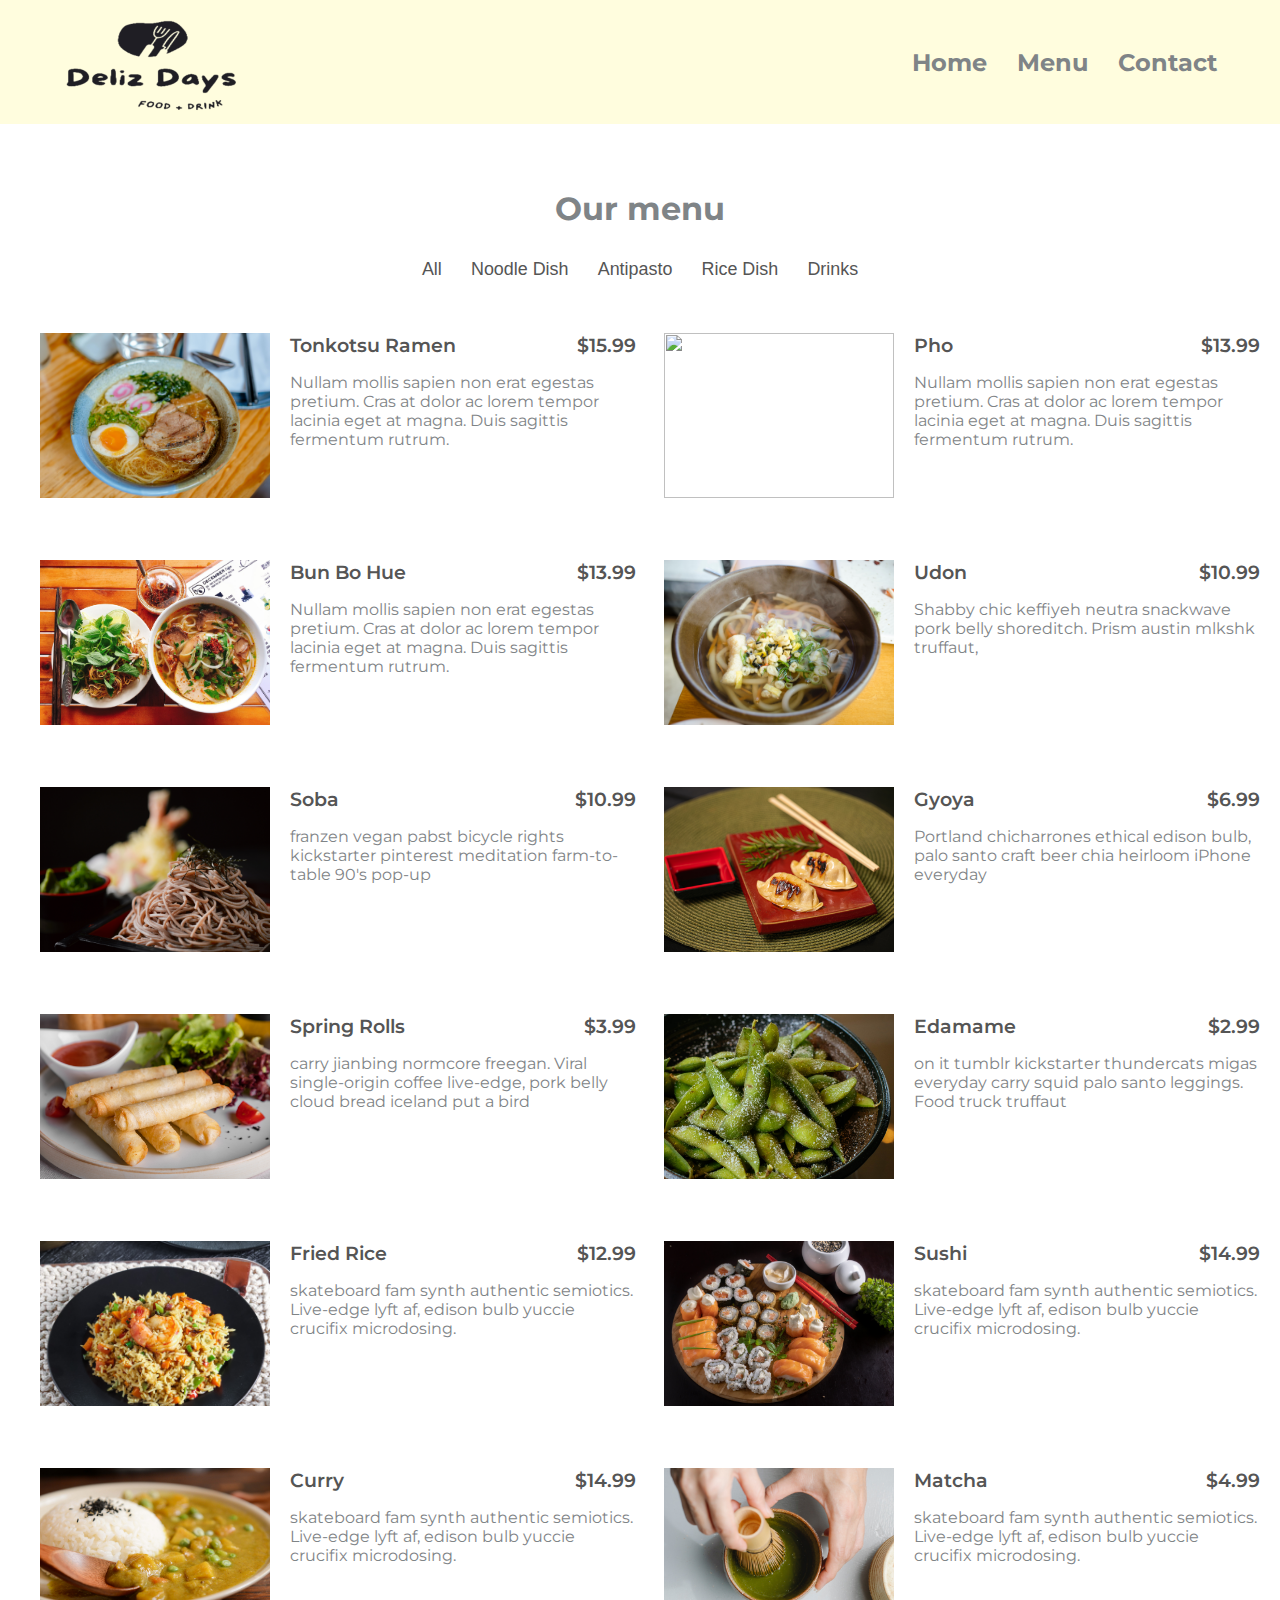
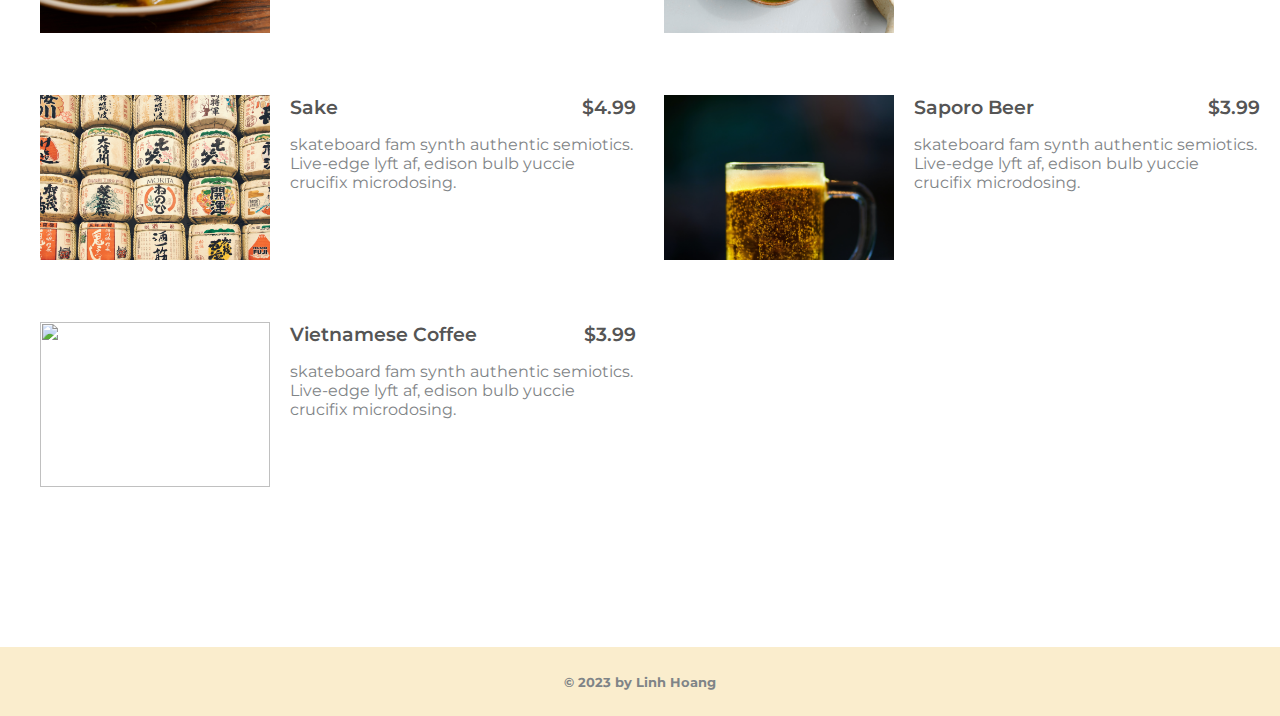
==== menu.html @ 425bce40 "first innit" ====
<!DOCTYPE html>
<html lang="en">
  <head>
    <meta charset="UTF-8" />
    <meta http-equiv="X-UA-Compatible" content="IE=edge" />
    <meta name="viewport" content="width=device-width, initial-scale=1.0" />
    <title>Delicious Days</title>

    <!-- font awesome -->
    <script
      src="https://kit.fontawesome.com/08cbb4f779.js"
      crossorigin="anonymous"
    ></script>
    <link
      rel="stylesheet"
      href="https://cdnjs.cloudflare.com/ajax/libs/font-awesome/5.14.0/css/all.min.css"
    />

    <!-- css style -->
    <link rel="stylesheet" href="styles.css" />
    <style></style>
  </head>

  <body>
    <nav>
      <div class="nav-center">
        <div class="nav-header">
          <img class="logo" src="image/logo.png" alt="logo" />
          <button class="nav-toggle">
            <i class="fas fa-bars"></i>
          </button>
        </div>
        <ul class="links">
          <li><a href="index.html">Home</a></li>
          <li><a href="#">Menu</a></li>
          <li><a href="index.html#contact-section">Contact</a></li>
        </ul>
      </div>
    </nav>
    <section class="menu">
      <div class="menu-title">
        <h2>Our menu</h2>
      </div>

      <!-- filter buttons -->
      <div class="btn-container"></div>
      <div class="dropdown"></div>

      <!-- menu items -->
      <div class="menu-container">
        <!-- single menu item -->
        <!-- <article class="menu-dish">
          <img class="menu-photo" src="image/item1.jpg" alt="" />
          <div class="dish-info">
            <header>
              <h4>Tonkotsu ramen</h4>
              <h4 class="price">$15</h4>
            </header>
            <p class="dish-text">
              Lorem ipsum dolor sit amet consectetur adipisicing elit. Deserunt,
              nisi?
            </p>
          </div>
        </article> -->
        <!-- end of single item -->
      </div>
    </section>

    <div class="copyright">
      <small> © 2023 by Linh Hoang</small>
    </div>

    <!-- java script -->
    <script src="script.js"></script>
    <script src="menu.js"></script>
  </body>
</html>
---- styles.css ----
/* font */
@import url("https://fonts.googleapis.com/css2?family=Montserrat:wght@400;900&display=swap");

/* variables */
:root {
  --font-primary: "Montserrat", sans-serif;
  --grey-p: #7f8487;
  --grey-nav: #fffdde;
  --light-shadow: 0 5px 15px rgba(0, 0, 0, 0.1);
  --transition: all 0.3s linear;
}

/* global style */
body {
  margin: 0;
  font-family: var(--font-primary);
  color: var(--grey-p);
}
h1 {
  font-size: 3rem;
  font-weight: bold;
  line-height: 1.2;
}
h2 {
  font-size: 2rem;
  font-weight: 700;
}
h3,
h4 {
  font-size: 1.5rem;
  font-weight: bold;
}
p {
  font-size: 1rem;
}

small {
  font-weight: bold;
}

@media only screen and (max-width: 800px) {
  h1 {
    font-size: 2rem;
  }
  h2 {
    font-size: 1.3rem;
  }
  h3,
  h4 {
    font-size: 1.1rem;
  }
  p {
    font-size: 0.8rem;
  }
}
/* style navbar */
nav {
  background-color: var(--grey-nav);
  position: fixed; /* Set the navbar to fixed position */
  top: 0; /* Position the navbar at the top of the page */
  width: 100%; /* Full width */
}
.logo {
  width: 250px;
  height: 100px;
  margin-left: -20px;
}
.nav-header {
  display: flex;
  align-items: center;
  justify-content: space-between;
  padding-top: 0.5rem;
  padding-right: 0.3rem;
}

.links {
  list-style-type: none;
  text-align: center;
  overflow: hidden;
}

li a {
  display: block;
  text-decoration: none;
  padding: 15px;
  font-size: 1.5rem;
  font-weight: bold;
  text-transform: capitalize;
  color: #7f8487;
}

.nav-toggle {
  font-size: 2rem;
  background-color: transparent;
  border: thin;
  cursor: pointer;
  color: #7f8487;
  transition: var(--transition);
}
.nav-toggle:hover {
  transform: rotate(90deg);
}

.nav-toggle:active {
  transform: rotate(90deg);
}

@media only screen and (max-width: 800px) {
  .links {
    height: 0;
  }
  .links a {
    font-size: 1.2rem;
  }
  .show-links {
    height: 10rem;
  }
}

@media only screen and (min-width: 800px) {
  .nav-toggle {
    display: none;
  }
  .nav-center {
    display: flex;
    align-items: center;
    justify-content: space-between;
    padding: 0.5rem 3rem;
  }
  li {
    float: left;
  }
  .links {
    height: auto;
  }
}

/* style intro section */

.intro {
  padding-top: 100px;
}

.img {
  width: 100%;
  height: 650px;
}
.intro-container {
  display: flex;
}
.intro-text {
  text-align: center;
  color: var(--grey-p);
  padding: 100px 40px;
}

@media only screen and (max-width: 800px) {
  .img {
    height: auto;
  }
}

@media only screen and (max-width: 800px) {
  .intro-text {
    padding: 50px 40px 30px 40px;
  }
}

/* style story section */
.story-img {
  width: 100%;
  height: 330px;
}
.story-container {
  display: grid;
  grid-template-columns: 50% 50%;
  gap: 30px;
  padding: 0 40px;
  height: 100%;
}

.story-text h3 {
  margin-top: 0;
}

@media only screen and (max-width: 800px) {
  .story-container {
    grid-template-columns: auto;
    padding: 20px 40px;
  }
  .story-img {
    height: auto;
  }
}

/* style Q&A */

.questions {
  text-align: center;
  padding: 5% 20%;
}

.question {
  text-align: left;
  margin: 5% 0;
  border: 5px solid;
  border-radius: 10px;
  box-shadow: var(--light-shadow);
  border-color: var(--grey-nav);
  padding: 2% 2%;
}

.question-text {
  border-top: 1px solid;
  border-color: #7f8487;
}

.question-title {
  display: flex;
  align-items: center;
  justify-content: space-between;
  padding-bottom: 10px;
}
.question-btn {
  font-size: 1.5rem;
  border-color: transparent;
  background-color: transparent;
  color: var(--grey-p);
  padding: 0 20px;
  cursor: pointer;
  transition: var(--transition);
}

.question-btn:hover {
  transform: rotate(90deg);
}

@media only screen and (max-width: 800px) {
  .questions {
    padding: 3% 40px;
  }
}
.question-text {
  display: none;
}

.show-text .question-text {
  display: block;
}

.minus-icon {
  display: none;
}

.show-text .minus-icon {
  display: inline;
}

.show-text .plus-icon {
  display: none;
}
/* style map */

@media only screen and (max-width: 800px) {
  .map {
    height: 300px;
  }
}

/* style footer */
.footer {
  background-color: var(--grey-nav);
  margin-top: -10px;
}
.contact-container {
  display: grid;
  grid-template-columns: 50% 50%;
  height: auto auto;
  justify-content: space-between;
  padding: 40px 40px;
  gap: 30px;
}

.copyright {
  background-color: #faedcd;
  text-align: center;
  padding: 25px 40px;
}

.open-hour .day {
  display: inline-block;
  width: 100px;
}
@media only screen and (min-width: 800px) {
  .open-short {
    display: none;
  }
}

@media only screen and (max-width: 800px) {
  .contact-container {
    grid-template-columns: auto;
    justify-content: center;
  }
  .open-hour {
    display: none;
  }
  .open-short {
    display: block;
  }
  .open-short .day {
    display: inline-block;
    width: 110px;
  }
}

/* style menu page */

/* style filter buttons */
.btn-container {
  display: flex;
  align-items: center;
  justify-content: center;
  column-gap: 10px;
  padding: 0 0 3rem 0;
}

.filter-btn {
  font-size: 1.12rem;
  padding: 0.3rem 0.6rem;
  background-color: transparent;
  border: none;
  cursor: pointer;
  text-transform: capitalize;
  color: #555555;
}

.filter-btn:hover {
  background-color: var(--grey-nav);
  color: var(--grey-p);
  border-radius: 10px;
  border: 3px solid;
  border-color: #faedcd;
  background-color: var(--grey-nav);
}

@media screen and (max-width: 800px) {
  .btn-container {
    column-gap: 5px;
    padding: 0 15% 2rem 15%;
  }
  .filter-btn {
    font-size: 0.9rem;
    padding: 0.2rem 0.5rem;
  }
}

/* style filter drop down */
.dropdown {
  display: none;
  text-align: center;
  padding: 0 0 3rem 0;
}
.filter-dropdown {
  background: transparent;
  border: 3px solid var(--grey-p);
  width: 150px;
  height: 30px;
  font-size: 0.9rem;
  text-transform: capitalize;
}

/* style menu */

.menu {
  padding: 130px 0;
}

.menu-title {
  text-align: center;
  padding: 2rem 0 0 0;
}

.menu-dish header {
  display: flex;
  justify-content: space-between;
}

.menu-dish header h4 {
  font-size: 1.2rem;
  font-weight: 600;
  margin: 0 0;
  text-transform: capitalize;
  color: #555555;
}

.menu-dish {
  display: grid;
  grid-template-columns: 40% 60%;
  gap: 20px;
  max-width: 40rem;
  margin-bottom: 30px;
}

.menu-photo {
  object-fit: cover;
  width: 100%;
  height: 165px;
}

.menu-container {
  display: grid;
  grid-template-columns: 50% 50%;
  justify-content: center;
  gap: 2rem 3rem;
  padding: 0 5%;
}

@media screen and (max-width: 800px) {
  .menu-dish {
    grid-template-columns: auto;
    gap: 20px 20px;
  }
  .menu-photo {
    height: 175px;
  }
  .menu-container {
    padding: 0 15%;
  }
}

@media screen and (max-width: 1200px) {
  .menu-container {
    grid-template-columns: auto;
    gap: 1rem;
  }
}

@media screen and (max-width: 400px) {
  .dropdown {
    display: block;
  }
  .btn-container {
    display: none;
  }
}
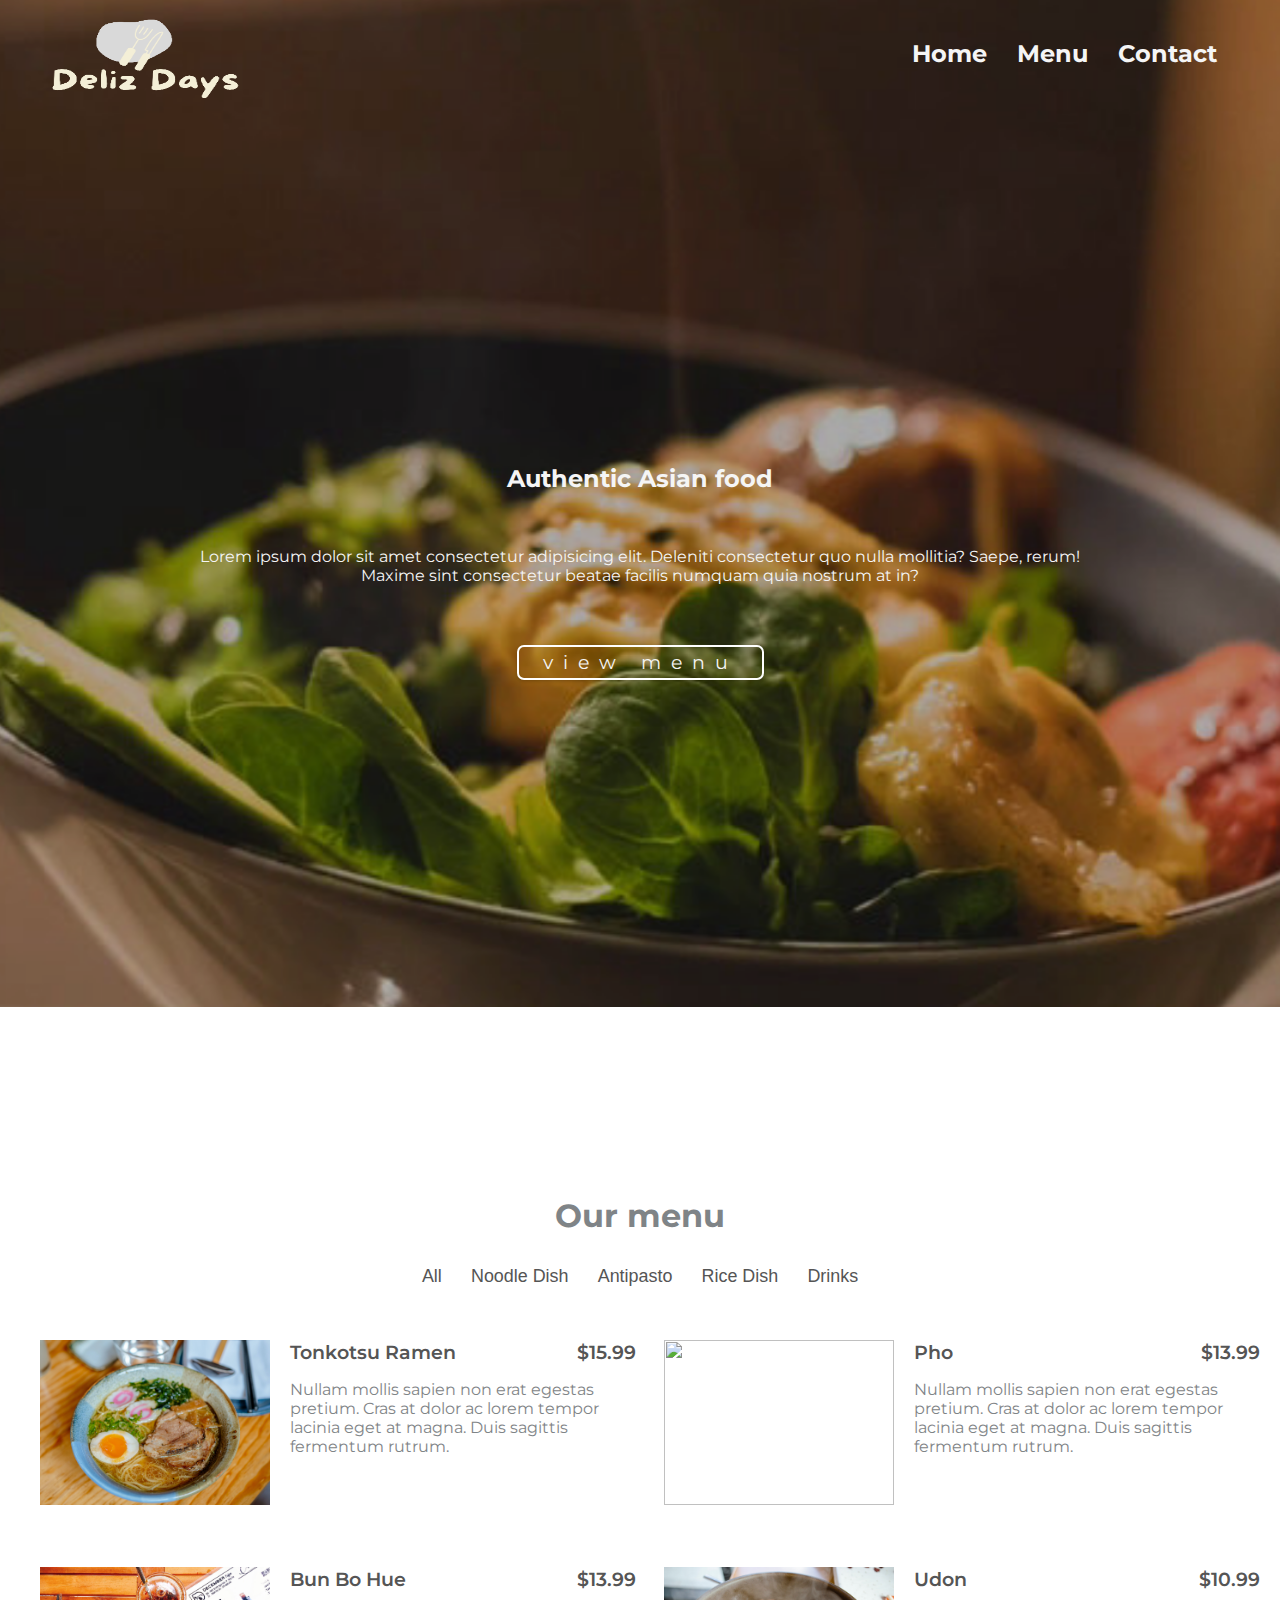
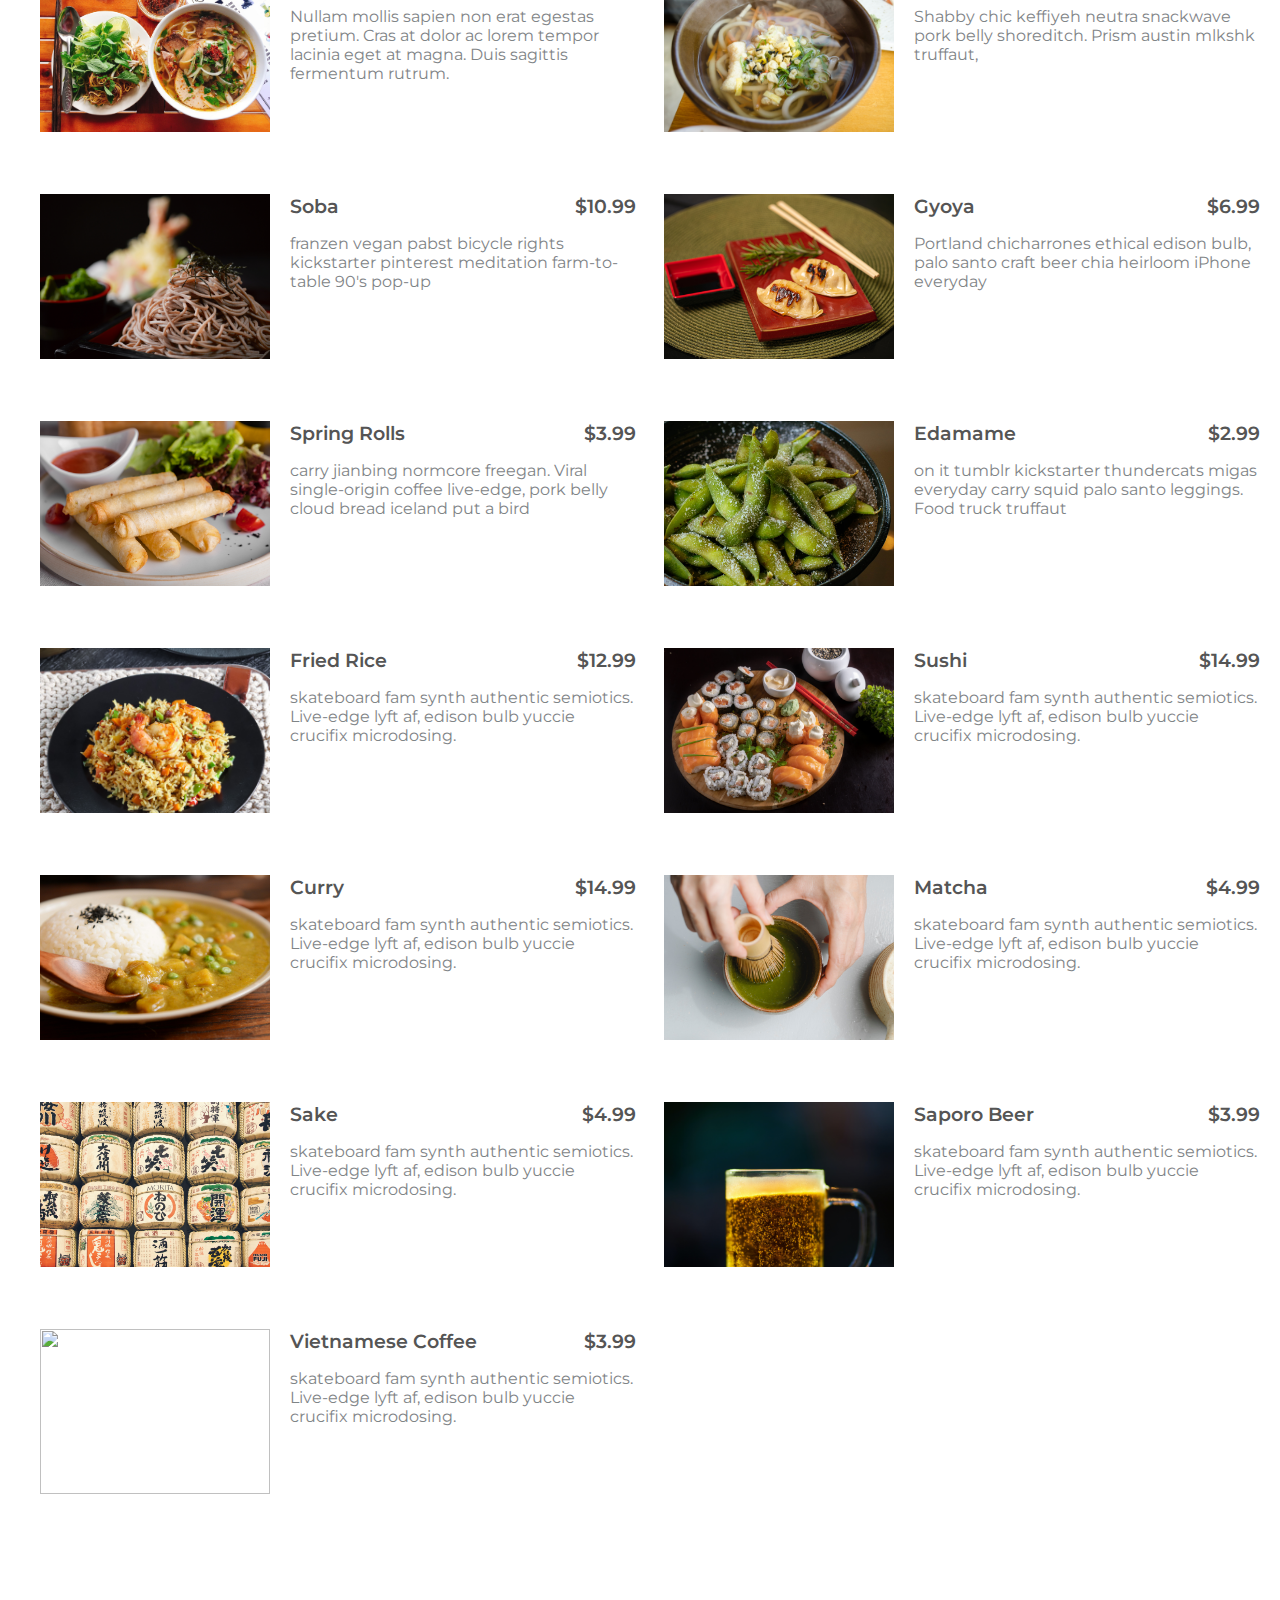
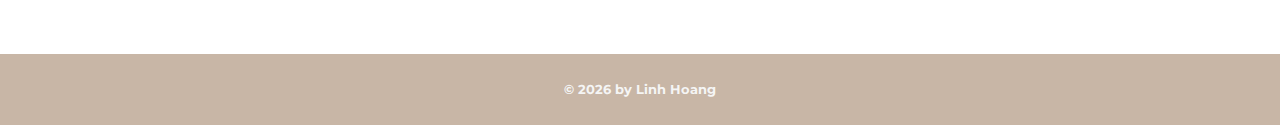
==== commit 480a1e22: "upgrade site" ====
--- a/menu.html
+++ b/menu.html
@@ -22,22 +22,39 @@
   </head>
 
   <body>
-    <nav>
-      <div class="nav-center">
-        <div class="nav-header">
-          <img class="logo" src="image/logo.png" alt="logo" />
-          <button class="nav-toggle">
-            <i class="fas fa-bars"></i>
-          </button>
+    <header class="menu-header">
+      <nav>
+        <div class="nav-center">
+          <div class="nav-header">
+            <img class="logo" src="editlogo.png" alt="logo" />
+            <button class="nav-toggle">
+              <i class="fas fa-bars"></i>
+            </button>
+          </div>
+          <ul class="links">
+            <li><a href="index.html">Home</a></li>
+            <li><a href="menu.html">Menu</a></li>
+            <li>
+              <a href="index.html#contact-section">Contact</a>
+            </li>
+          </ul>
         </div>
-        <ul class="links">
-          <li><a href="index.html">Home</a></li>
-          <li><a href="#">Menu</a></li>
-          <li><a href="index.html#contact-section">Contact</a></li>
-        </ul>
+      </nav>
+      <div class="banner">
+        <div class="banner-container">
+          <h3>Authentic Asian food</h3>
+          <p>
+            Lorem ipsum dolor sit amet consectetur adipisicing elit. Deleniti
+            consectetur quo nulla mollitia? Saepe, rerum! Maxime sint
+            consectetur beatae facilis numquam quia nostrum at in?
+          </p>
+
+          <a href="#menu" class="scroll-btn">view menu</a>
+        </div>
       </div>
-    </nav>
-    <section class="menu">
+    </header>
+
+    <section class="menu" id="menu">
       <div class="menu-title">
         <h2>Our menu</h2>
       </div>
@@ -67,7 +84,7 @@
     </section>
 
     <div class="copyright">
-      <small> © 2023 by Linh Hoang</small>
+      <small> © <span class="date"></span> by Linh Hoang</small>
     </div>
 
     <!-- java script -->
--- a/styles.css
+++ b/styles.css
@@ -36,6 +36,8 @@
 
 small {
   font-weight: bold;
+  color: whitesmoke;
+  line-height: 1.5;
 }
 
 @media only screen and (max-width: 800px) {
@@ -54,15 +56,24 @@
   }
 }
 /* style navbar */
+
+.main-header {
+  position: relative;
+  min-height: 100vh;
+}
 nav {
-  background-color: var(--grey-nav);
+  background: #c8b6a6;
+}
+.fixed-navbar {
+  background-color: #c8b6a6;
   position: fixed; /* Set the navbar to fixed position */
   top: 0; /* Position the navbar at the top of the page */
   width: 100%; /* Full width */
 }
+
 .logo {
-  width: 250px;
-  height: 100px;
+  width: 220px;
+  height: 80px;
   margin-left: -20px;
 }
 .nav-header {
@@ -86,7 +97,7 @@
   font-size: 1.5rem;
   font-weight: bold;
   text-transform: capitalize;
-  color: #7f8487;
+  color: whitesmoke;
 }
 
 .nav-toggle {
@@ -112,12 +123,19 @@
   .links a {
     font-size: 1.2rem;
   }
-  .show-links {
+  /* .show-links {
     height: 10rem;
-  }
+   
+  } */
 }
 
 @media only screen and (min-width: 800px) {
+  nav {
+    background: transparent;
+  }
+  .links {
+    height: auto !important;
+  }
   .nav-toggle {
     display: none;
   }
@@ -130,21 +148,20 @@
   li {
     float: left;
   }
-  .links {
-    height: auto;
-  }
+}
+
+.video-container {
+  position: absolute;
+  top: 0;
+  left: 0;
+  object-fit: fill;
+  width: 100%;
+  height: 100vh;
+  z-index: -1;
 }
 
 /* style intro section */
 
-.intro {
-  padding-top: 100px;
-}
-
-.img {
-  width: 100%;
-  height: 650px;
-}
 .intro-container {
   display: flex;
 }
@@ -152,12 +169,6 @@
   text-align: center;
   color: var(--grey-p);
   padding: 100px 40px;
-}
-
-@media only screen and (max-width: 800px) {
-  .img {
-    height: auto;
-  }
 }
 
 @media only screen and (max-width: 800px) {
@@ -206,7 +217,7 @@
   border: 5px solid;
   border-radius: 10px;
   box-shadow: var(--light-shadow);
-  border-color: var(--grey-nav);
+  border-color: #c8b6a6;
   padding: 2% 2%;
 }
 
@@ -269,7 +280,7 @@
 
 /* style footer */
 .footer {
-  background-color: var(--grey-nav);
+  min-height: 80vh;
   margin-top: -10px;
 }
 .contact-container {
@@ -282,7 +293,7 @@
 }
 
 .copyright {
-  background-color: #faedcd;
+  background-color: #c8b6a6;
   text-align: center;
   padding: 25px 40px;
 }
@@ -315,8 +326,53 @@
 }
 
 /* style menu page */
+.menu-header {
+  min-height: 100vh;
+  background: url("foodbg1.png") center/cover no-repeat;
+}
+
+.banner {
+  display: grid;
+  place-items: center;
+  min-height: 100vh;
+}
+.banner-container {
+  text-align: center;
+  color: whitesmoke;
+}
+.banner-container p {
+  padding: 30px 15% 50px 15%;
+}
+
+.scroll-btn {
+  padding: 0.2rem 1.5rem;
+  display: inline;
+  background: transparent;
+  border-radius: 7px;
+  border: 2px solid white;
+  box-shadow: 0 1px 3px rgba(0, 0, 0, 0.2);
+  color: whitesmoke;
+  cursor: pointer;
+  text-decoration: none;
+  letter-spacing: 10px;
+  font-size: 1.2rem;
+}
+.scroll-btn:hover {
+  background-color: #c8b6a6;
+}
+
+@media screen and (max-width: 800px) {
+  .scroll-btn {
+    font-size: 0.8rem;
+    letter-spacing: 3px;
+  }
+  .banner-container p {
+    padding: 30px 10% 50px 10%;
+  }
+}
 
 /* style filter buttons */
+
 .btn-container {
   display: flex;
   align-items: center;
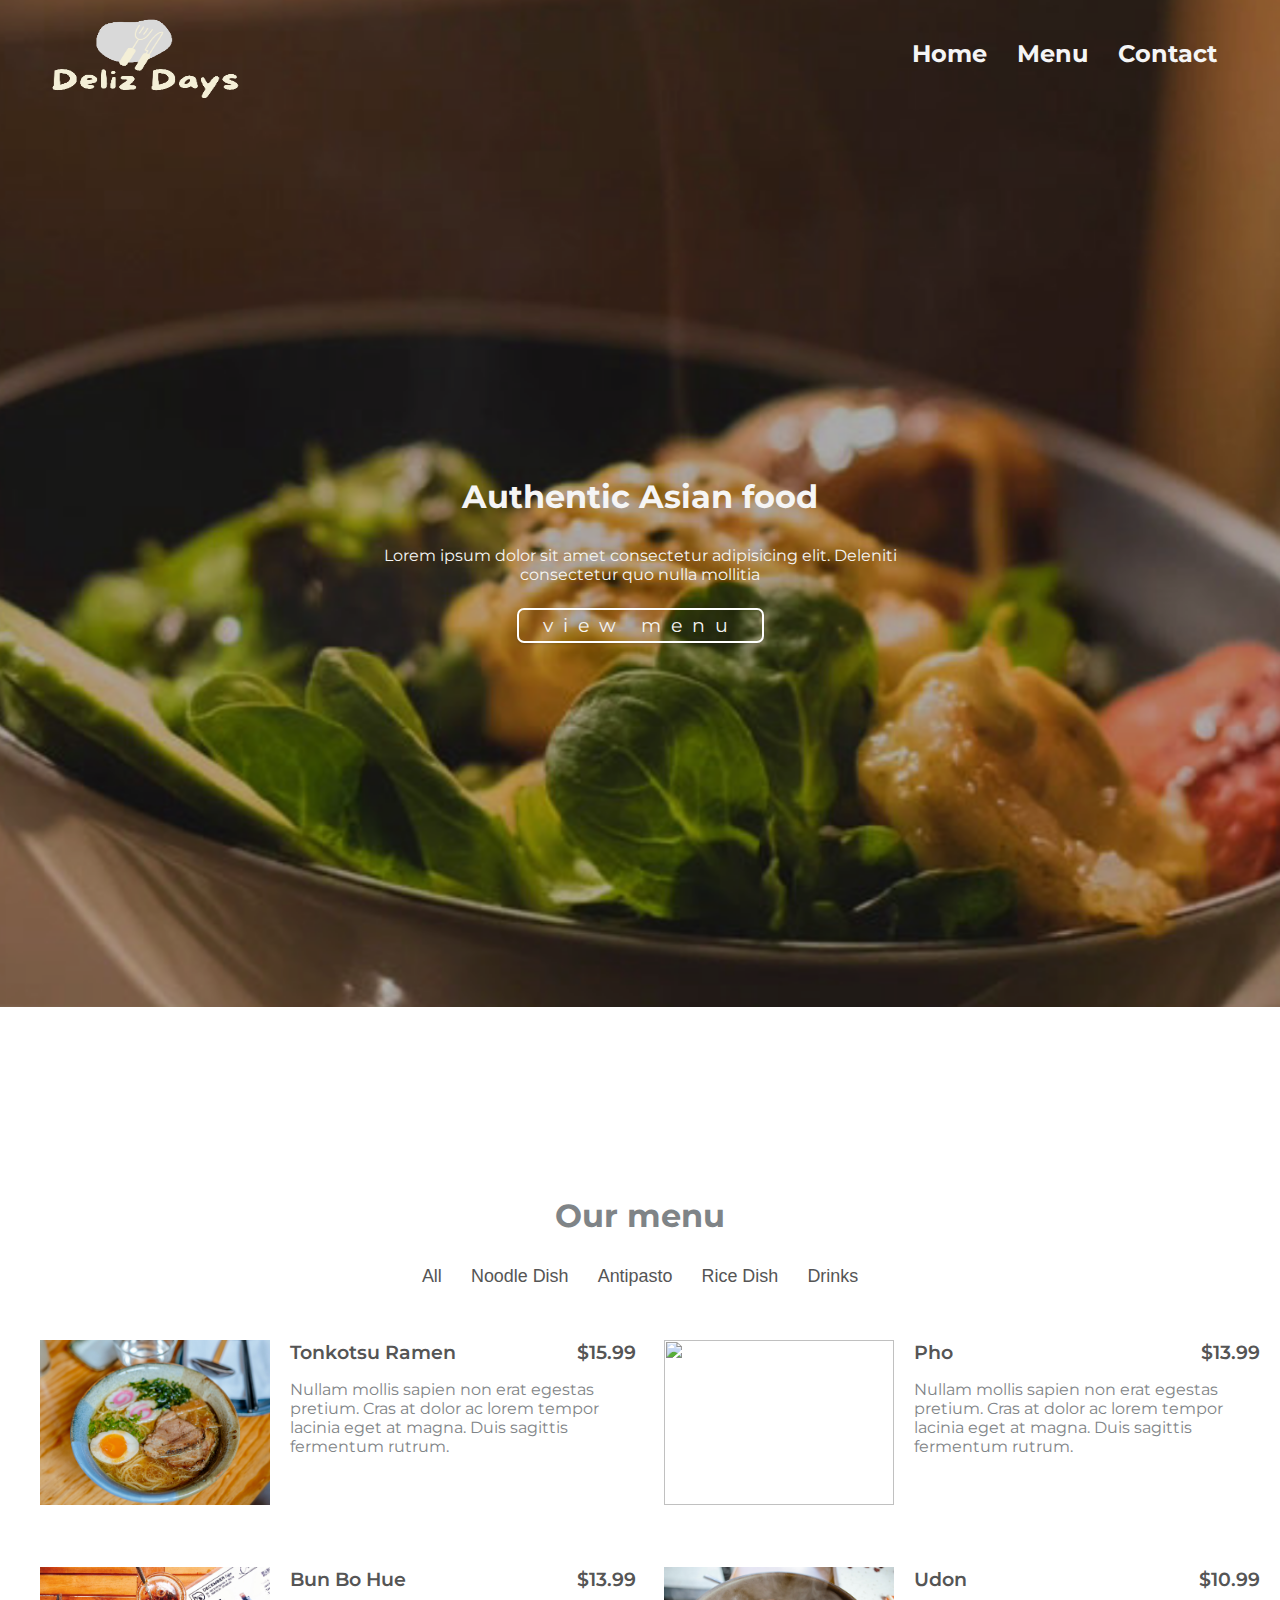
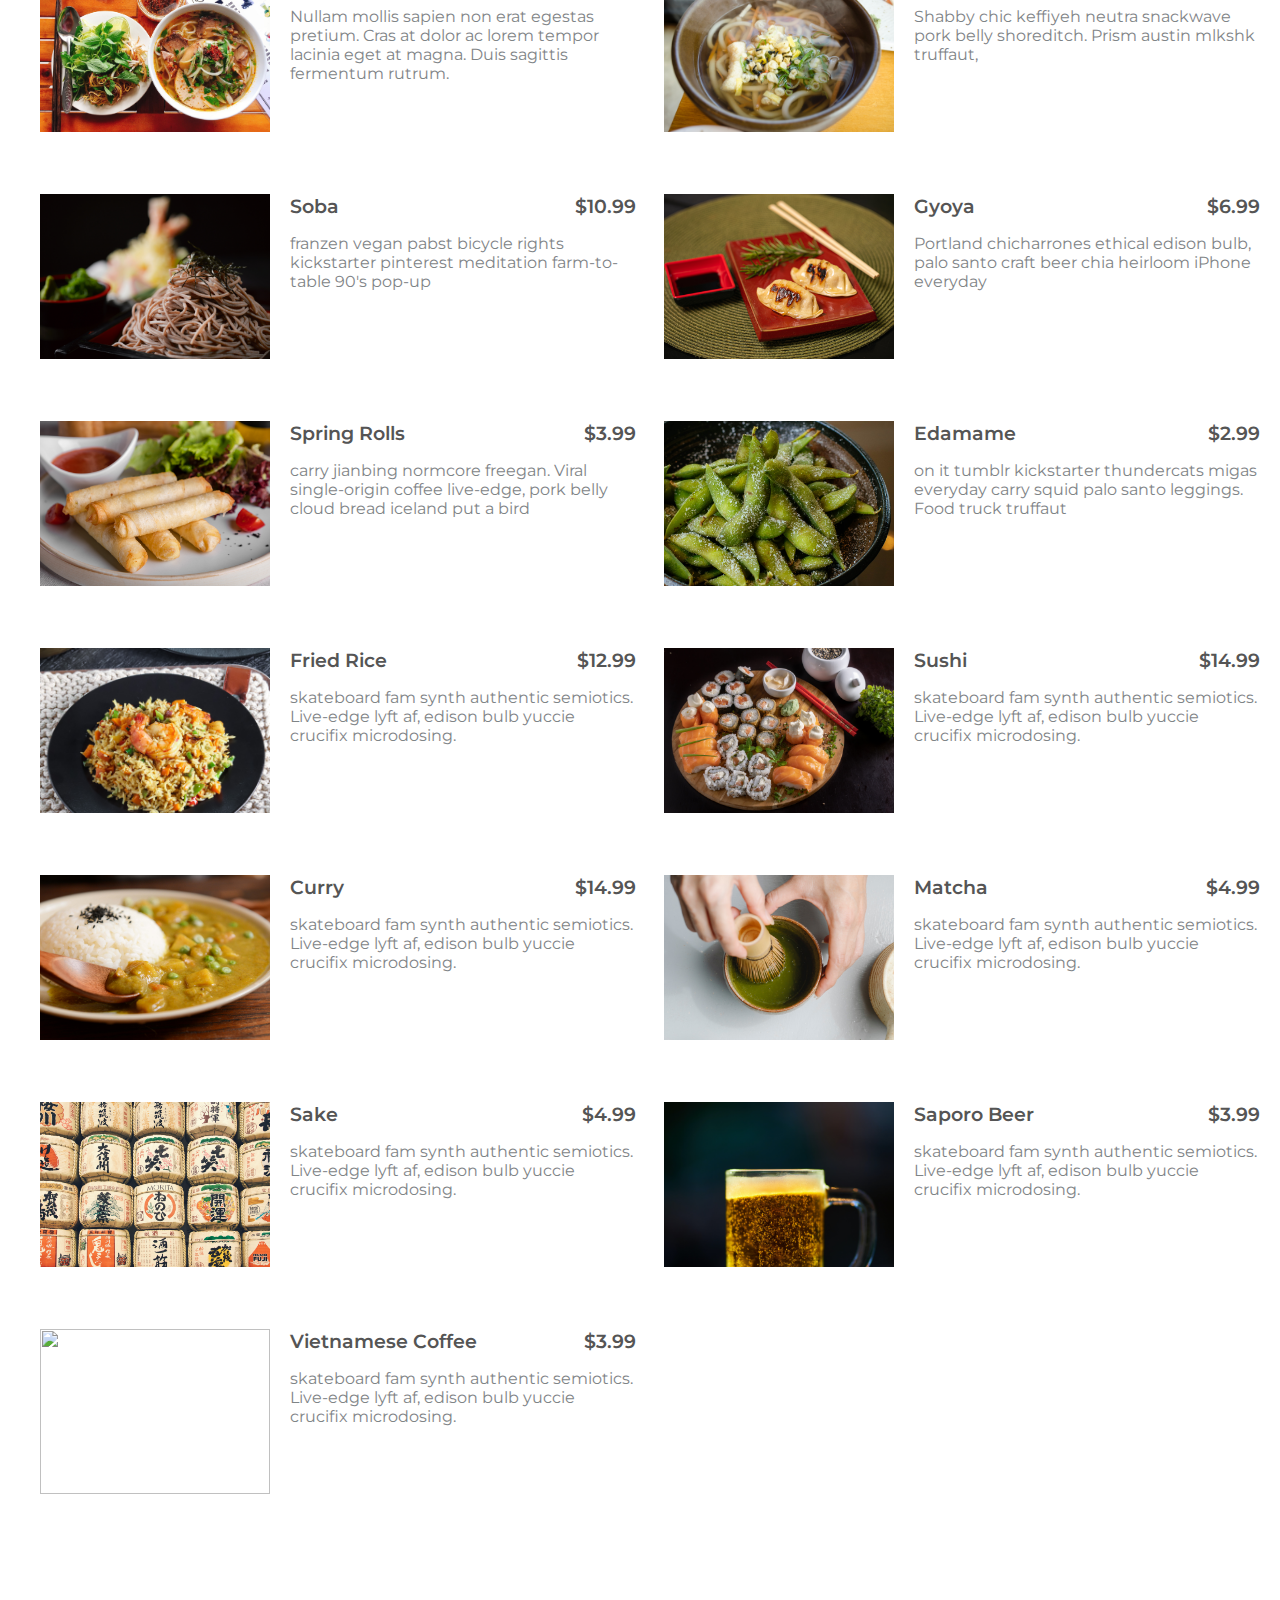
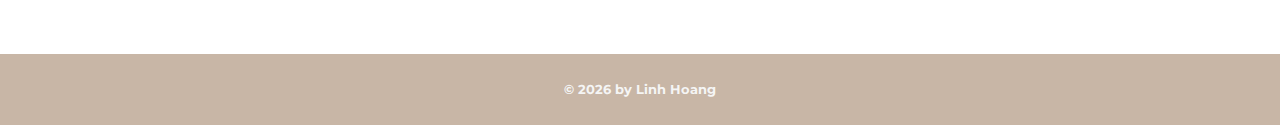
==== commit 4fde05f3: "add smooth scroll" ====
--- a/menu.html
+++ b/menu.html
@@ -42,11 +42,10 @@
       </nav>
       <div class="banner">
         <div class="banner-container">
-          <h3>Authentic Asian food</h3>
+          <h2>Authentic Asian food</h2>
           <p>
             Lorem ipsum dolor sit amet consectetur adipisicing elit. Deleniti
-            consectetur quo nulla mollitia? Saepe, rerum! Maxime sint
-            consectetur beatae facilis numquam quia nostrum at in?
+            consectetur quo nulla mollitia
           </p>
 
           <a href="#menu" class="scroll-btn">view menu</a>
--- a/styles.css
+++ b/styles.css
@@ -11,6 +11,9 @@
 }
 
 /* global style */
+html {
+  scroll-behavior: smooth;
+}
 body {
   margin: 0;
   font-family: var(--font-primary);
@@ -156,7 +159,7 @@
   left: 0;
   object-fit: fill;
   width: 100%;
-  height: 100vh;
+  min-height: 100vh;
   z-index: -1;
 }
 
@@ -332,16 +335,20 @@
 }
 
 .banner {
+  min-height: 100vh;
   display: grid;
   place-items: center;
-  min-height: 100vh;
+  text-align: center;
 }
 .banner-container {
-  text-align: center;
   color: whitesmoke;
 }
+.banner-container h2 {
+  margin: 0 0;
+}
 .banner-container p {
-  padding: 30px 15% 50px 15%;
+  margin: 0 0;
+  padding: 30px 15%;
 }
 
 .scroll-btn {
@@ -367,7 +374,7 @@
     letter-spacing: 3px;
   }
   .banner-container p {
-    padding: 30px 10% 50px 10%;
+    padding: 30px 10%;
   }
 }
 
